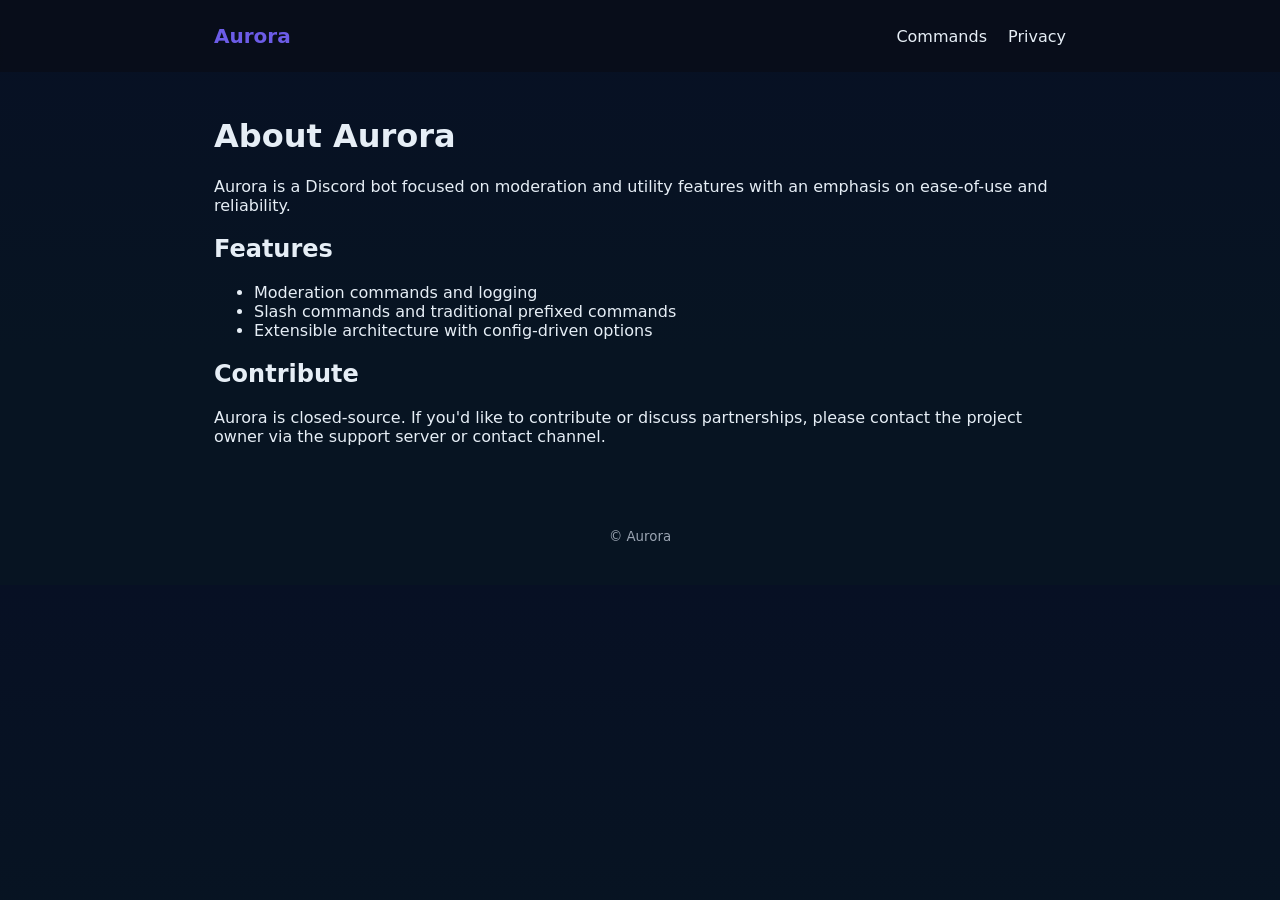
==== about.html @ 649db7a7 "Holy crap I finally got this repo to work" ====
<!doctype html>
<html lang="en">
<head>
  <meta charset="utf-8">
  <meta name="viewport" content="width=device-width,initial-scale=1">
  <title>About • Aurora</title>
  <link rel="stylesheet" href="/css/styles.css">
</head>
<body>
  <header class="site-header">
    <div class="container">
      <a class="brand" href="/">Aurora</a>
      <nav class="nav">
        <a href="/commands.html">Commands</a>
        <a href="/privacy.html">Privacy</a>
      </nav>
    </div>
  </header>

  <main class="container">
    <h1>About Aurora</h1>
    <p>Aurora is a Discord bot focused on moderation and utility features with an emphasis on ease-of-use and reliability.</p>

    <h2>Features</h2>
    <ul>
      <li>Moderation commands and logging</li>
      <li>Slash commands and traditional prefixed commands</li>
      <li>Extensible architecture with config-driven options</li>
    </ul>

    <h2>Contribute</h2>
    <p>Aurora is closed-source. If you'd like to contribute or discuss partnerships, please contact the project owner via the support server or contact channel.</p>
  </main>

  <footer class="site-footer">
    <div class="container">
      <small>&copy; Aurora</small>
    </div>
  </footer>
</body>
</html>
---- css/styles.css ----
:root{
  --bg:#0f1724;
  --card:#0b1220;
  --muted:#9aa4b2;
  --accent:#6C5CE7;
  --text:#e6eef6;
}
*{box-sizing:border-box}
body{font-family:Inter,system-ui,Segoe UI,Roboto,Helvetica,Arial,sans-serif;margin:0;background:linear-gradient(180deg,#071024 0%,#071422 60%);color:var(--text);}
.container{max-width:900px;margin:0 auto;padding:24px}
.site-header{background:rgba(10,13,20,0.6);backdrop-filter:blur(4px);}
.site-header .container{display:flex;align-items:center;justify-content:space-between}
.brand{font-weight:700;color:var(--accent);text-decoration:none;font-size:1.25rem}
.nav a{color:var(--text);text-decoration:none;margin-left:16px}
.hero{text-align:center;padding:48px 0}
.hero h1{font-size:2.4rem;margin:0}
.tag{color:var(--muted);margin:12px 0}
.btn{display:inline-block;background:var(--accent);color:white;padding:10px 14px;border-radius:8px;text-decoration:none}
.btn.ghost{background:transparent;border:1px solid rgba(255,255,255,0.06);margin-left:8px}
.features, .invite, .support{background:rgba(255,255,255,0.02);padding:16px;border-radius:8px;margin:12px 0}
pre{background:#07172a;padding:12px;border-radius:6px;color:var(--muted);overflow:auto}
.site-footer{padding:16px 0;color:var(--muted);text-align:center}
code{background:rgba(0,0,0,0.2);padding:2px 6px;border-radius:4px}
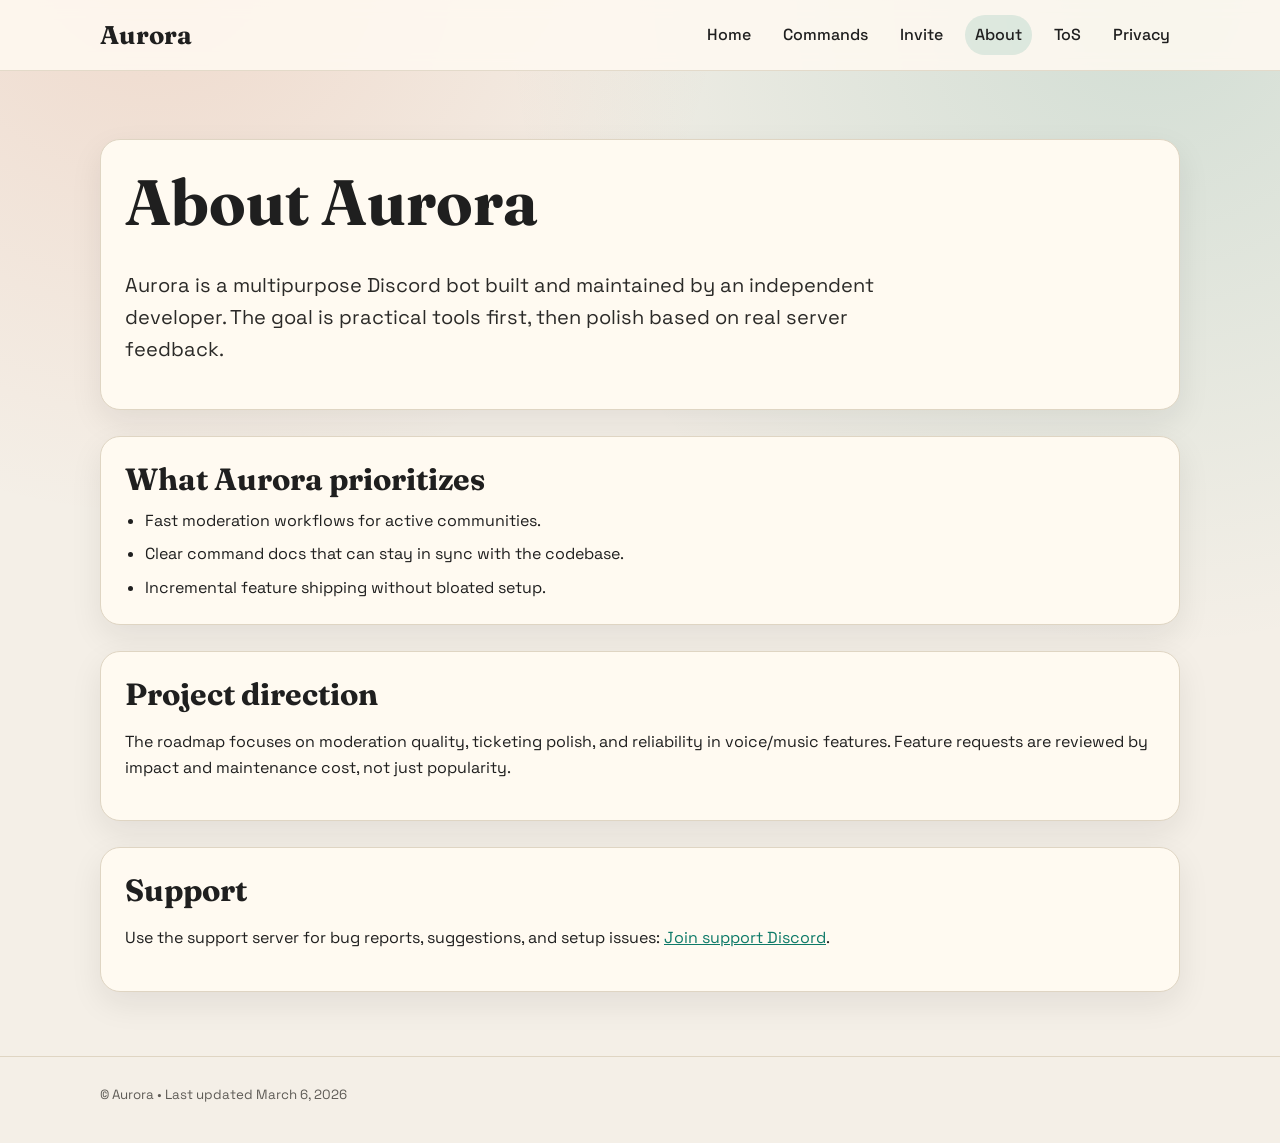
==== commit a23f2d54: "It's time I put more into this" ====
--- a/about.html
+++ b/about.html
@@ -3,39 +3,60 @@
 <head>
   <meta charset="utf-8">
   <meta name="viewport" content="width=device-width,initial-scale=1">
-  <title>About • Aurora</title>
-  <link rel="stylesheet" href="/css/styles.css">
+  <title>About Aurora</title>
+  <meta name="description" content="What Aurora is, what it prioritizes, and where to get support.">
+  <link rel="preconnect" href="https://fonts.googleapis.com">
+  <link rel="preconnect" href="https://fonts.gstatic.com" crossorigin>
+  <link href="https://fonts.googleapis.com/css2?family=Fraunces:opsz,wght@9..144,500;9..144,700&family=Space+Grotesk:wght@400;500;700&display=swap" rel="stylesheet">
+  <link rel="stylesheet" href="./css/styles.css">
 </head>
 <body>
   <header class="site-header">
-    <div class="container">
+    <div class="container header-inner">
       <a class="brand" href="/">Aurora</a>
-      <nav class="nav">
+      <nav class="nav" aria-label="Main">
+        <a href="/">Home</a>
         <a href="/commands.html">Commands</a>
+        <a href="/invite.html">Invite</a>
+        <a href="/about.html">About</a>
+        <a href="/tos.html">ToS</a>
         <a href="/privacy.html">Privacy</a>
       </nav>
     </div>
   </header>
 
   <main class="container">
-    <h1>About Aurora</h1>
-    <p>Aurora is a Discord bot focused on moderation and utility features with an emphasis on ease-of-use and reliability.</p>
+    <section class="page-title section">
+      <h1>About Aurora</h1>
+      <p class="lede">Aurora is a multipurpose Discord bot built and maintained by an independent developer. The goal is practical tools first, then polish based on real server feedback.</p>
+    </section>
 
-    <h2>Features</h2>
-    <ul>
-      <li>Moderation commands and logging</li>
-      <li>Slash commands and traditional prefixed commands</li>
-      <li>Extensible architecture with config-driven options</li>
-    </ul>
+    <section class="section">
+      <h2>What Aurora prioritizes</h2>
+      <ul class="clean-list">
+        <li>Fast moderation workflows for active communities.</li>
+        <li>Clear command docs that can stay in sync with the codebase.</li>
+        <li>Incremental feature shipping without bloated setup.</li>
+      </ul>
+    </section>
 
-    <h2>Contribute</h2>
-    <p>Aurora is closed-source. If you'd like to contribute or discuss partnerships, please contact the project owner via the support server or contact channel.</p>
+    <section class="section">
+      <h2>Project direction</h2>
+      <p>The roadmap focuses on moderation quality, ticketing polish, and reliability in voice/music features. Feature requests are reviewed by impact and maintenance cost, not just popularity.</p>
+    </section>
+
+    <section class="section">
+      <h2>Support</h2>
+      <p>Use the support server for bug reports, suggestions, and setup issues: <a data-bind="support-url" href="https://discord.gg/eBV9RsC2BV">Join support Discord</a>.</p>
+    </section>
   </main>
 
-  <footer class="site-footer">
+  <footer class="footer">
     <div class="container">
-      <small>&copy; Aurora</small>
+      <small>&copy; <span data-bind="brand-name">Aurora</span> • Last updated <span data-bind="updated-date">March 6, 2026</span></small>
     </div>
   </footer>
+
+  <script src="/js/site.js"></script>
 </body>
 </html>
--- a/css/styles.css
+++ b/css/styles.css
@@ -1,23 +1,285 @@
-:root{
-  --bg:#0f1724;
-  --card:#0b1220;
-  --muted:#9aa4b2;
-  --accent:#6C5CE7;
-  --text:#e6eef6;
-}
-*{box-sizing:border-box}
-body{font-family:Inter,system-ui,Segoe UI,Roboto,Helvetica,Arial,sans-serif;margin:0;background:linear-gradient(180deg,#071024 0%,#071422 60%);color:var(--text);}
-.container{max-width:900px;margin:0 auto;padding:24px}
-.site-header{background:rgba(10,13,20,0.6);backdrop-filter:blur(4px);}
-.site-header .container{display:flex;align-items:center;justify-content:space-between}
-.brand{font-weight:700;color:var(--accent);text-decoration:none;font-size:1.25rem}
-.nav a{color:var(--text);text-decoration:none;margin-left:16px}
-.hero{text-align:center;padding:48px 0}
-.hero h1{font-size:2.4rem;margin:0}
-.tag{color:var(--muted);margin:12px 0}
-.btn{display:inline-block;background:var(--accent);color:white;padding:10px 14px;border-radius:8px;text-decoration:none}
-.btn.ghost{background:transparent;border:1px solid rgba(255,255,255,0.06);margin-left:8px}
-.features, .invite, .support{background:rgba(255,255,255,0.02);padding:16px;border-radius:8px;margin:12px 0}
-pre{background:#07172a;padding:12px;border-radius:6px;color:var(--muted);overflow:auto}
-.site-footer{padding:16px 0;color:var(--muted);text-align:center}
-code{background:rgba(0,0,0,0.2);padding:2px 6px;border-radius:4px}
+:root {
+  --bg: #f4efe7;
+  --paper: #fffaf1;
+  --ink: #1f1f1f;
+  --muted: #5e5b56;
+  --line: #dfd5c3;
+  --brand: #0e7a68;
+  --brand-2: #d05a2f;
+  --shadow: 0 12px 32px rgba(31, 31, 31, 0.08);
+}
+
+* {
+  box-sizing: border-box;
+}
+
+html,
+body {
+  margin: 0;
+  padding: 0;
+}
+
+body {
+  font-family: 'Space Grotesk', 'Avenir Next', 'Segoe UI', sans-serif;
+  color: var(--ink);
+  background:
+    radial-gradient(circle at 12% -5%, rgba(208, 90, 47, 0.15), transparent 35%),
+    radial-gradient(circle at 90% 0%, rgba(14, 122, 104, 0.15), transparent 40%),
+    var(--bg);
+  line-height: 1.6;
+}
+
+a {
+  color: var(--brand);
+}
+
+.container {
+  width: min(1080px, 94vw);
+  margin: 0 auto;
+}
+
+.site-header {
+  position: sticky;
+  top: 0;
+  z-index: 20;
+  border-bottom: 1px solid rgba(223, 213, 195, 0.85);
+  background: rgba(255, 250, 241, 0.86);
+  backdrop-filter: blur(8px);
+}
+
+.header-inner {
+  display: flex;
+  justify-content: space-between;
+  align-items: center;
+  min-height: 70px;
+}
+
+.brand {
+  font-family: 'Fraunces', Georgia, serif;
+  font-weight: 700;
+  color: var(--ink);
+  text-decoration: none;
+  font-size: 1.6rem;
+  letter-spacing: 0.01em;
+}
+
+.nav {
+  display: flex;
+  flex-wrap: wrap;
+  gap: 12px;
+}
+
+.nav a {
+  text-decoration: none;
+  color: var(--ink);
+  font-weight: 500;
+  padding: 7px 10px;
+  border-radius: 999px;
+}
+
+.nav a:hover,
+.nav a:focus-visible,
+.nav a.current {
+  background: rgba(14, 122, 104, 0.12);
+  outline: none;
+}
+
+main {
+  padding: 42px 0 64px;
+}
+
+.hero {
+  display: grid;
+  gap: 14px;
+  padding: 36px;
+  background: var(--paper);
+  border: 1px solid var(--line);
+  border-radius: 24px;
+  box-shadow: var(--shadow);
+}
+
+.kicker {
+  text-transform: uppercase;
+  letter-spacing: 0.08em;
+  font-size: 0.8rem;
+  color: var(--muted);
+  font-weight: 700;
+}
+
+h1,
+h2,
+h3 {
+  font-family: 'Fraunces', Georgia, serif;
+  line-height: 1.2;
+  margin: 0;
+}
+
+h1 {
+  font-size: clamp(2.2rem, 5vw, 4rem);
+}
+
+h2 {
+  font-size: clamp(1.55rem, 2.4vw, 2rem);
+  margin-bottom: 10px;
+}
+
+.lede {
+  font-size: clamp(1.05rem, 2.2vw, 1.25rem);
+  color: #2b2a28;
+  max-width: 62ch;
+}
+
+.hero-actions {
+  display: flex;
+  flex-wrap: wrap;
+  gap: 10px;
+}
+
+.btn {
+  appearance: none;
+  border: 1px solid transparent;
+  border-radius: 12px;
+  display: inline-flex;
+  align-items: center;
+  justify-content: center;
+  gap: 8px;
+  padding: 11px 16px;
+  text-decoration: none;
+  font-weight: 700;
+  transition: transform 0.18s ease, box-shadow 0.18s ease;
+}
+
+.btn:hover,
+.btn:focus-visible {
+  transform: translateY(-1px);
+  box-shadow: 0 8px 22px rgba(31, 31, 31, 0.15);
+  outline: none;
+}
+
+.btn-primary {
+  background: var(--brand);
+  color: #fff;
+}
+
+.btn-secondary {
+  background: #fff;
+  border-color: var(--line);
+  color: var(--ink);
+}
+
+.grid {
+  margin-top: 24px;
+  display: grid;
+  gap: 16px;
+  grid-template-columns: repeat(auto-fit, minmax(230px, 1fr));
+}
+
+.card {
+  background: var(--paper);
+  border: 1px solid var(--line);
+  border-radius: 16px;
+  padding: 16px;
+  box-shadow: var(--shadow);
+}
+
+.card h3 {
+  font-size: 1.2rem;
+  margin-bottom: 8px;
+}
+
+.meta,
+.muted {
+  color: var(--muted);
+}
+
+.section {
+  margin-top: 26px;
+  padding: 24px;
+  background: var(--paper);
+  border: 1px solid var(--line);
+  border-radius: 20px;
+  box-shadow: var(--shadow);
+}
+
+.page-title {
+  display: grid;
+  gap: 8px;
+  margin-bottom: 18px;
+}
+
+.link-list,
+.clean-list {
+  margin: 10px 0 0;
+  padding-left: 20px;
+}
+
+.clean-list li + li,
+.link-list li + li {
+  margin-top: 8px;
+}
+
+.command-group + .command-group {
+  margin-top: 22px;
+}
+
+.command-grid {
+  margin-top: 12px;
+  display: grid;
+  gap: 10px;
+  grid-template-columns: repeat(auto-fit, minmax(220px, 1fr));
+}
+
+.command-card {
+  background: #fff;
+  border: 1px solid var(--line);
+  border-radius: 12px;
+  padding: 12px;
+}
+
+.command-name {
+  font-family: ui-monospace, SFMono-Regular, Menlo, monospace;
+  font-size: 0.95rem;
+}
+
+.command-tags {
+  margin-top: 8px;
+  display: flex;
+  gap: 6px;
+  flex-wrap: wrap;
+}
+
+.tag {
+  font-size: 0.74rem;
+  border-radius: 999px;
+  border: 1px solid var(--line);
+  color: var(--muted);
+  padding: 2px 8px;
+}
+
+.notice {
+  border-left: 4px solid var(--brand-2);
+  padding: 10px 12px;
+  background: rgba(208, 90, 47, 0.08);
+  border-radius: 8px;
+}
+
+.footer {
+  border-top: 1px solid var(--line);
+  padding: 24px 0 36px;
+  color: var(--muted);
+}
+
+@media (max-width: 760px) {
+  .header-inner {
+    align-items: flex-start;
+    padding: 10px 0;
+    flex-direction: column;
+    gap: 10px;
+  }
+
+  .hero,
+  .section {
+    padding: 18px;
+    border-radius: 14px;
+  }
+}
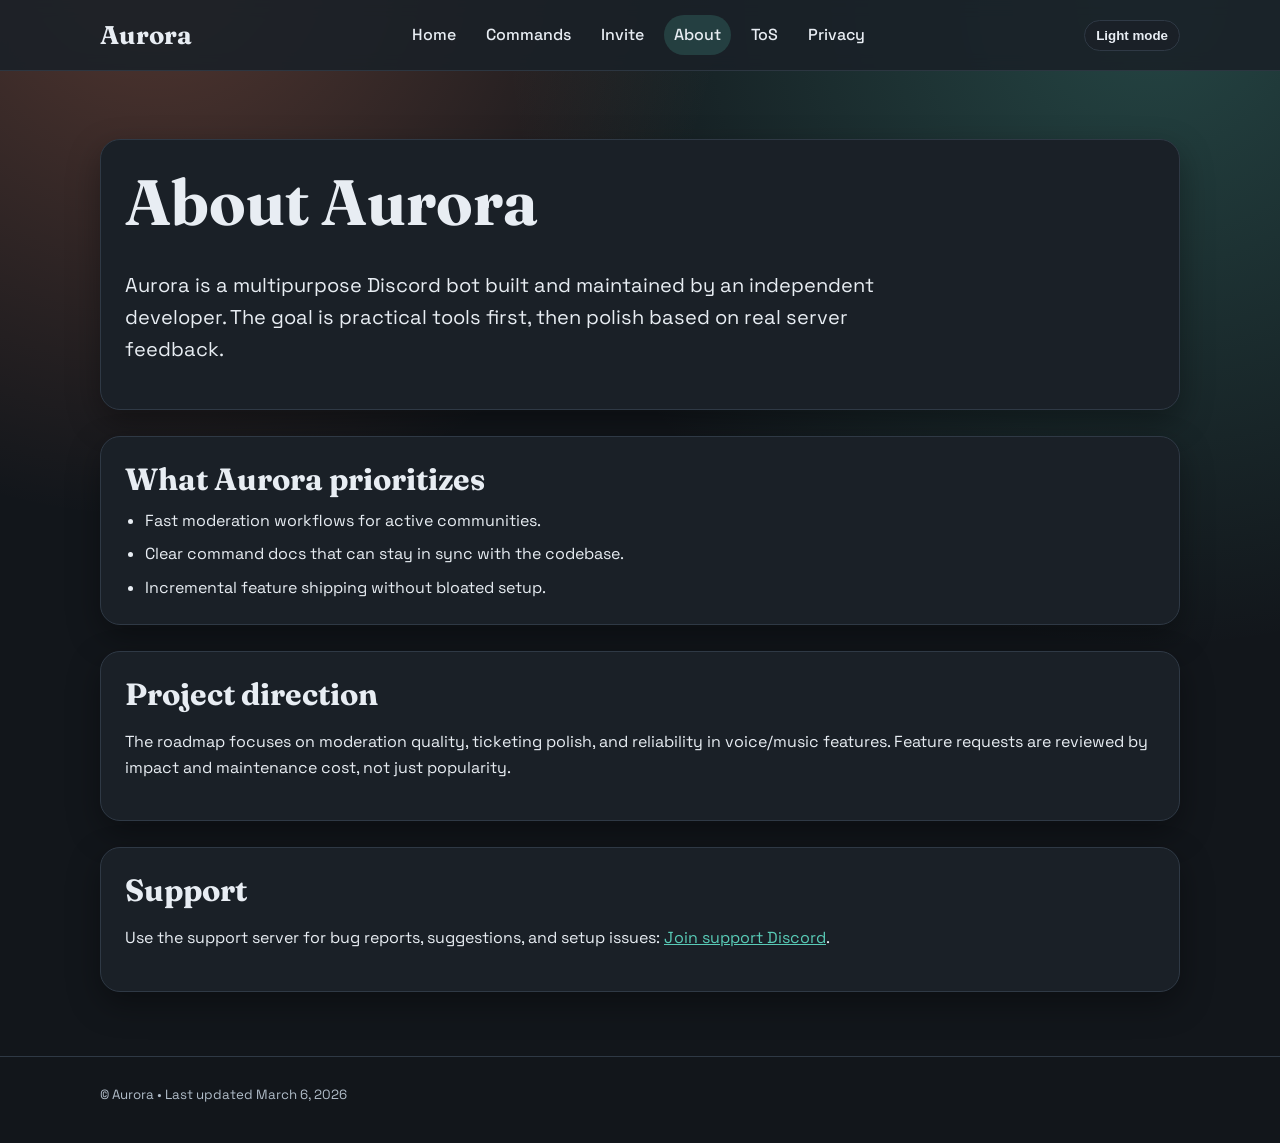
==== commit 30b4fb2e: "Dark mode, light mode hurts...." ====
--- a/about.html
+++ b/about.html
@@ -22,6 +22,7 @@
         <a href="/tos.html">ToS</a>
         <a href="/privacy.html">Privacy</a>
       </nav>
+      <button class="theme-toggle" id="theme-toggle" type="button" aria-label="Toggle color theme">Light mode</button>
     </div>
   </header>
 
--- a/css/styles.css
+++ b/css/styles.css
@@ -9,6 +9,30 @@
   --shadow: 0 12px 32px rgba(31, 31, 31, 0.08);
 }
 
+:root[data-theme='dark'] {
+  --bg: #12161b;
+  --paper: #1a2027;
+  --ink: #e8edf3;
+  --muted: #b1bdc9;
+  --line: #2f3945;
+  --brand: #59cbb7;
+  --brand-2: #ff8d69;
+  --shadow: 0 12px 32px rgba(0, 0, 0, 0.35);
+}
+
+@media (prefers-color-scheme: dark) {
+  :root:not([data-theme='light']) {
+    --bg: #12161b;
+    --paper: #1a2027;
+    --ink: #e8edf3;
+    --muted: #b1bdc9;
+    --line: #2f3945;
+    --brand: #59cbb7;
+    --brand-2: #ff8d69;
+    --shadow: 0 12px 32px rgba(0, 0, 0, 0.35);
+  }
+}
+
 * {
   box-sizing: border-box;
 }
@@ -23,8 +47,8 @@
   font-family: 'Space Grotesk', 'Avenir Next', 'Segoe UI', sans-serif;
   color: var(--ink);
   background:
-    radial-gradient(circle at 12% -5%, rgba(208, 90, 47, 0.15), transparent 35%),
-    radial-gradient(circle at 90% 0%, rgba(14, 122, 104, 0.15), transparent 40%),
+    radial-gradient(circle at 12% -5%, color-mix(in oklab, var(--brand-2) 28%, transparent), transparent 35%),
+    radial-gradient(circle at 90% 0%, color-mix(in oklab, var(--brand) 26%, transparent), transparent 40%),
     var(--bg);
   line-height: 1.6;
 }
@@ -42,8 +66,8 @@
   position: sticky;
   top: 0;
   z-index: 20;
-  border-bottom: 1px solid rgba(223, 213, 195, 0.85);
-  background: rgba(255, 250, 241, 0.86);
+  border-bottom: 1px solid color-mix(in oklab, var(--line) 90%, transparent);
+  background: color-mix(in oklab, var(--paper) 88%, transparent);
   backdrop-filter: blur(8px);
 }
 
@@ -52,6 +76,7 @@
   justify-content: space-between;
   align-items: center;
   min-height: 70px;
+  gap: 10px;
 }
 
 .brand {
@@ -66,7 +91,7 @@
 .nav {
   display: flex;
   flex-wrap: wrap;
-  gap: 12px;
+  gap: 10px;
 }
 
 .nav a {
@@ -80,7 +105,24 @@
 .nav a:hover,
 .nav a:focus-visible,
 .nav a.current {
-  background: rgba(14, 122, 104, 0.12);
+  background: color-mix(in oklab, var(--brand) 18%, transparent);
+  outline: none;
+}
+
+.theme-toggle {
+  appearance: none;
+  border: 1px solid var(--line);
+  background: var(--paper);
+  color: var(--ink);
+  border-radius: 999px;
+  padding: 7px 11px;
+  font-weight: 600;
+  cursor: pointer;
+}
+
+.theme-toggle:hover,
+.theme-toggle:focus-visible {
+  border-color: var(--brand);
   outline: none;
 }
 
@@ -125,7 +167,7 @@
 
 .lede {
   font-size: clamp(1.05rem, 2.2vw, 1.25rem);
-  color: #2b2a28;
+  color: var(--ink);
   max-width: 62ch;
 }
 
@@ -152,7 +194,7 @@
 .btn:hover,
 .btn:focus-visible {
   transform: translateY(-1px);
-  box-shadow: 0 8px 22px rgba(31, 31, 31, 0.15);
+  box-shadow: 0 8px 22px color-mix(in oklab, var(--ink) 20%, transparent);
   outline: none;
 }
 
@@ -162,7 +204,7 @@
 }
 
 .btn-secondary {
-  background: #fff;
+  background: var(--paper);
   border-color: var(--line);
   color: var(--ink);
 }
@@ -230,7 +272,7 @@
 }
 
 .command-card {
-  background: #fff;
+  background: color-mix(in oklab, var(--paper) 95%, #fff 5%);
   border: 1px solid var(--line);
   border-radius: 12px;
   padding: 12px;
@@ -259,7 +301,7 @@
 .notice {
   border-left: 4px solid var(--brand-2);
   padding: 10px 12px;
-  background: rgba(208, 90, 47, 0.08);
+  background: color-mix(in oklab, var(--brand-2) 12%, transparent);
   border-radius: 8px;
 }
 
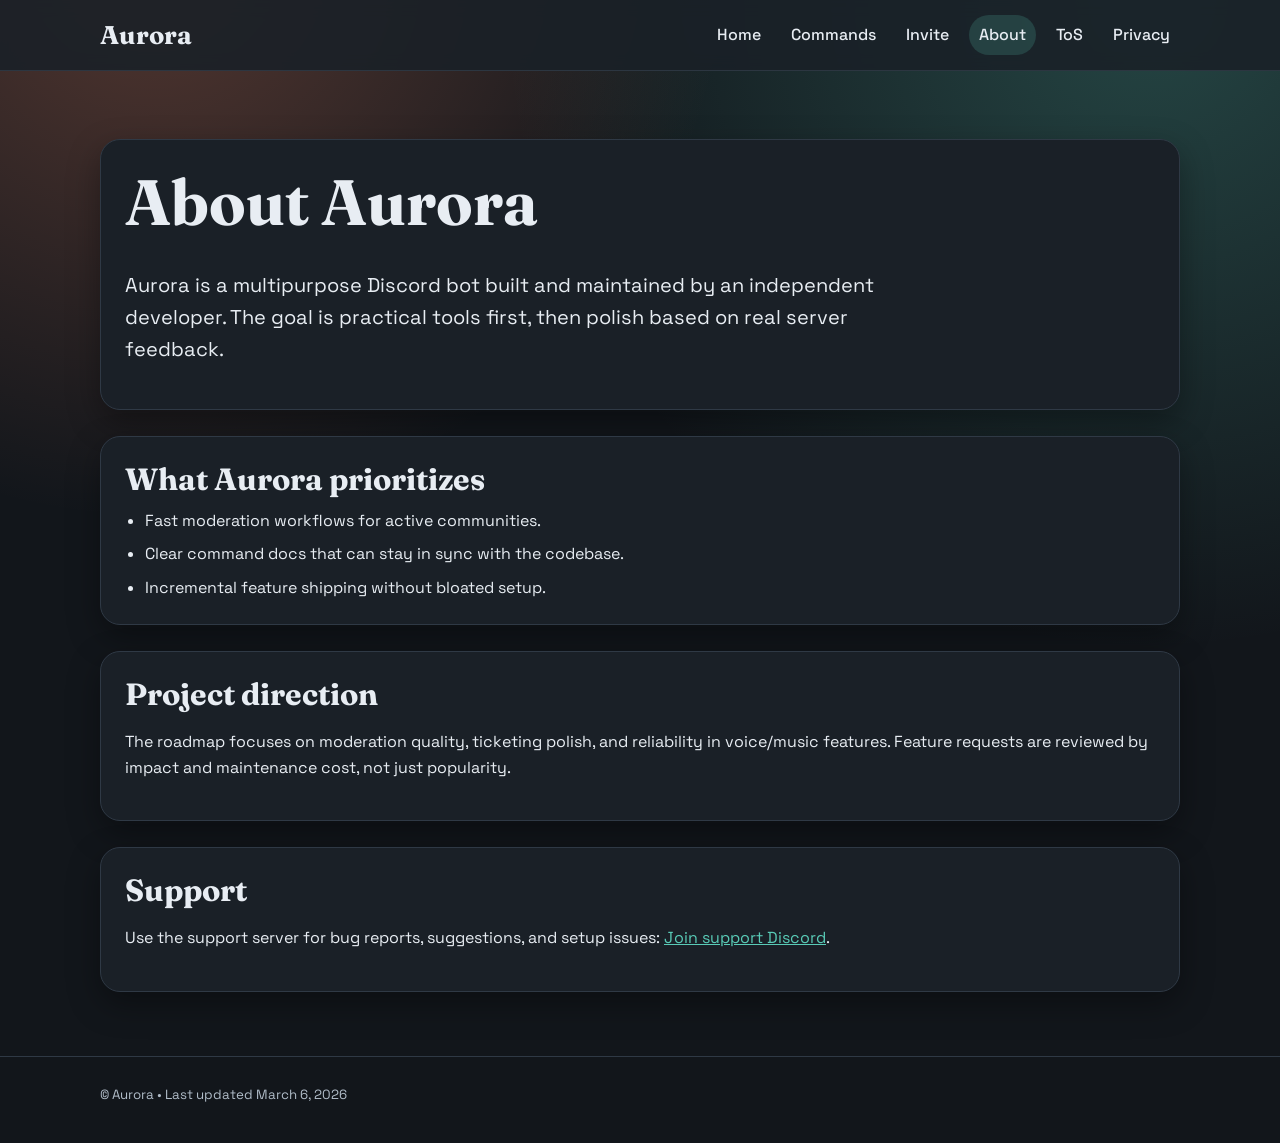
==== commit 1b7188be: "Force dark mode, I suck at buttons" ====
--- a/about.html
+++ b/about.html
@@ -22,7 +22,6 @@
         <a href="/tos.html">ToS</a>
         <a href="/privacy.html">Privacy</a>
       </nav>
-      <button class="theme-toggle" id="theme-toggle" type="button" aria-label="Toggle color theme">Light mode</button>
     </div>
   </header>
 
--- a/css/styles.css
+++ b/css/styles.css
@@ -1,15 +1,4 @@
 :root {
-  --bg: #f4efe7;
-  --paper: #fffaf1;
-  --ink: #1f1f1f;
-  --muted: #5e5b56;
-  --line: #dfd5c3;
-  --brand: #0e7a68;
-  --brand-2: #d05a2f;
-  --shadow: 0 12px 32px rgba(31, 31, 31, 0.08);
-}
-
-:root[data-theme='dark'] {
   --bg: #12161b;
   --paper: #1a2027;
   --ink: #e8edf3;
@@ -20,19 +9,6 @@
   --shadow: 0 12px 32px rgba(0, 0, 0, 0.35);
 }
 
-@media (prefers-color-scheme: dark) {
-  :root:not([data-theme='light']) {
-    --bg: #12161b;
-    --paper: #1a2027;
-    --ink: #e8edf3;
-    --muted: #b1bdc9;
-    --line: #2f3945;
-    --brand: #59cbb7;
-    --brand-2: #ff8d69;
-    --shadow: 0 12px 32px rgba(0, 0, 0, 0.35);
-  }
-}
-
 * {
   box-sizing: border-box;
 }
@@ -106,23 +82,6 @@
 .nav a:focus-visible,
 .nav a.current {
   background: color-mix(in oklab, var(--brand) 18%, transparent);
-  outline: none;
-}
-
-.theme-toggle {
-  appearance: none;
-  border: 1px solid var(--line);
-  background: var(--paper);
-  color: var(--ink);
-  border-radius: 999px;
-  padding: 7px 11px;
-  font-weight: 600;
-  cursor: pointer;
-}
-
-.theme-toggle:hover,
-.theme-toggle:focus-visible {
-  border-color: var(--brand);
   outline: none;
 }
 
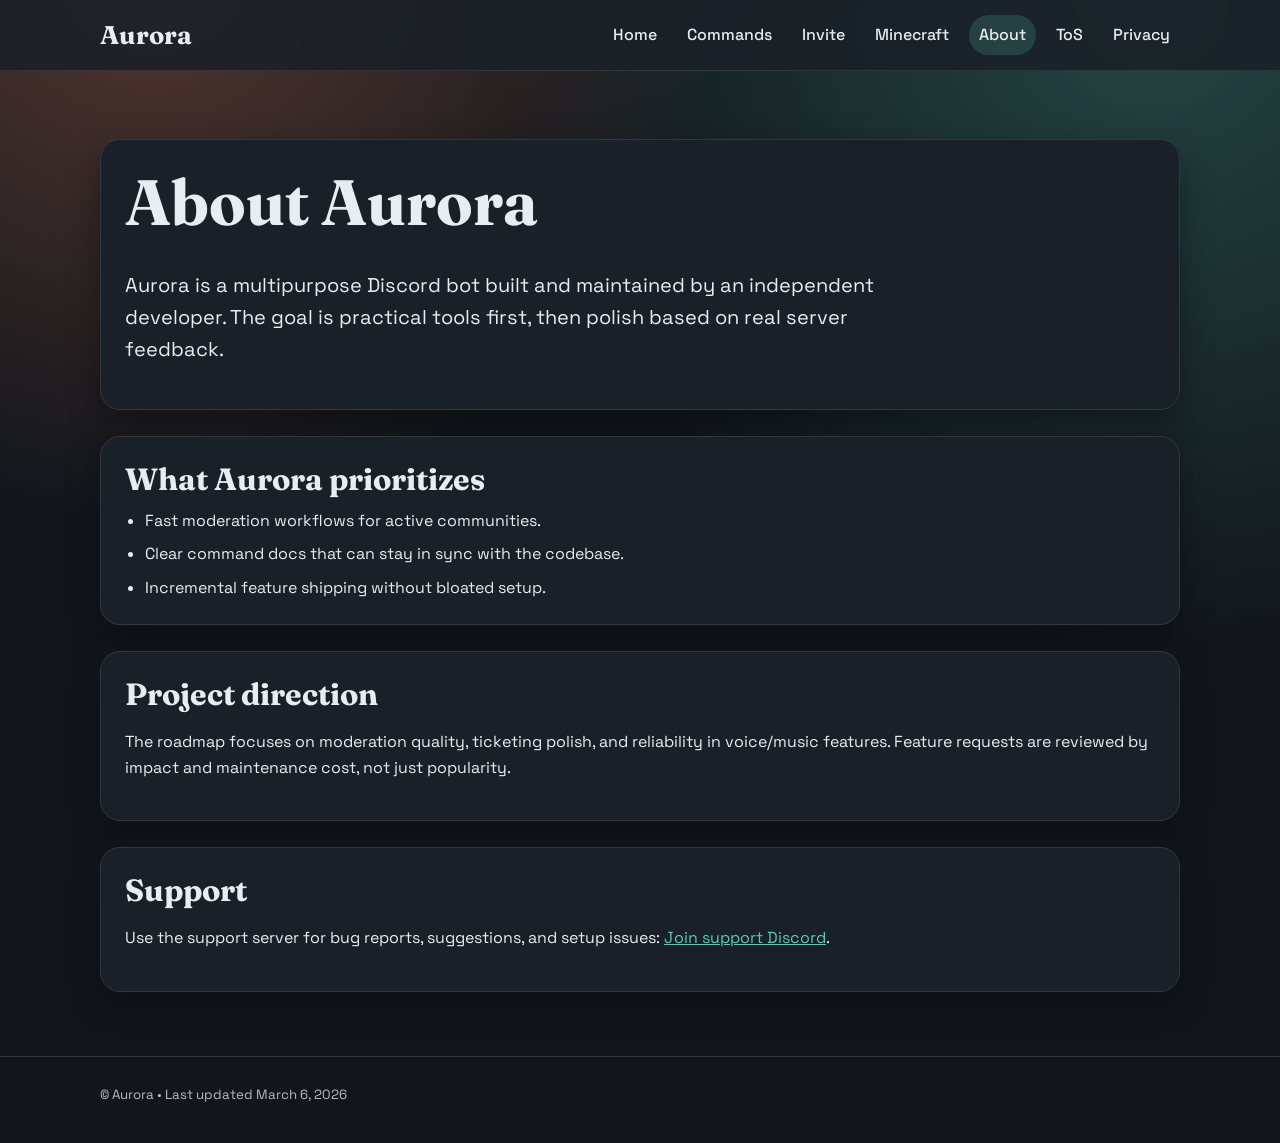
==== commit 6c674f70: "Minecraft" ====
--- a/about.html
+++ b/about.html
@@ -8,7 +8,7 @@
   <link rel="preconnect" href="https://fonts.googleapis.com">
   <link rel="preconnect" href="https://fonts.gstatic.com" crossorigin>
   <link href="https://fonts.googleapis.com/css2?family=Fraunces:opsz,wght@9..144,500;9..144,700&family=Space+Grotesk:wght@400;500;700&display=swap" rel="stylesheet">
-  <link rel="stylesheet" href="./css/styles.css">
+  <link rel="stylesheet" href="./css/styles.css?v=20260307a">
 </head>
 <body>
   <header class="site-header">
@@ -18,6 +18,7 @@
         <a href="/">Home</a>
         <a href="/commands.html">Commands</a>
         <a href="/invite.html">Invite</a>
+        <a href="/minecraft.html">Minecraft</a>
         <a href="/about.html">About</a>
         <a href="/tos.html">ToS</a>
         <a href="/privacy.html">Privacy</a>
@@ -57,6 +58,6 @@
     </div>
   </footer>
 
-  <script src="/js/site.js"></script>
+  <script src="/js/site.js?v=20260308a"></script>
 </body>
 </html>
--- a/css/styles.css
+++ b/css/styles.css
@@ -284,3 +284,22 @@
     border-radius: 14px;
   }
 }
+
+
+.minecraft-panel {
+  border-left: 4px solid var(--brand);
+}
+
+.minecraft-grid {
+  margin-top: 12px;
+  display: grid;
+  grid-template-columns: repeat(auto-fit, minmax(220px, 1fr));
+  gap: 12px;
+}
+
+.minecraft-card {
+  background: color-mix(in oklab, var(--paper) 95%, #fff 5%);
+  border: 1px solid var(--line);
+  border-radius: 12px;
+  padding: 12px;
+}
